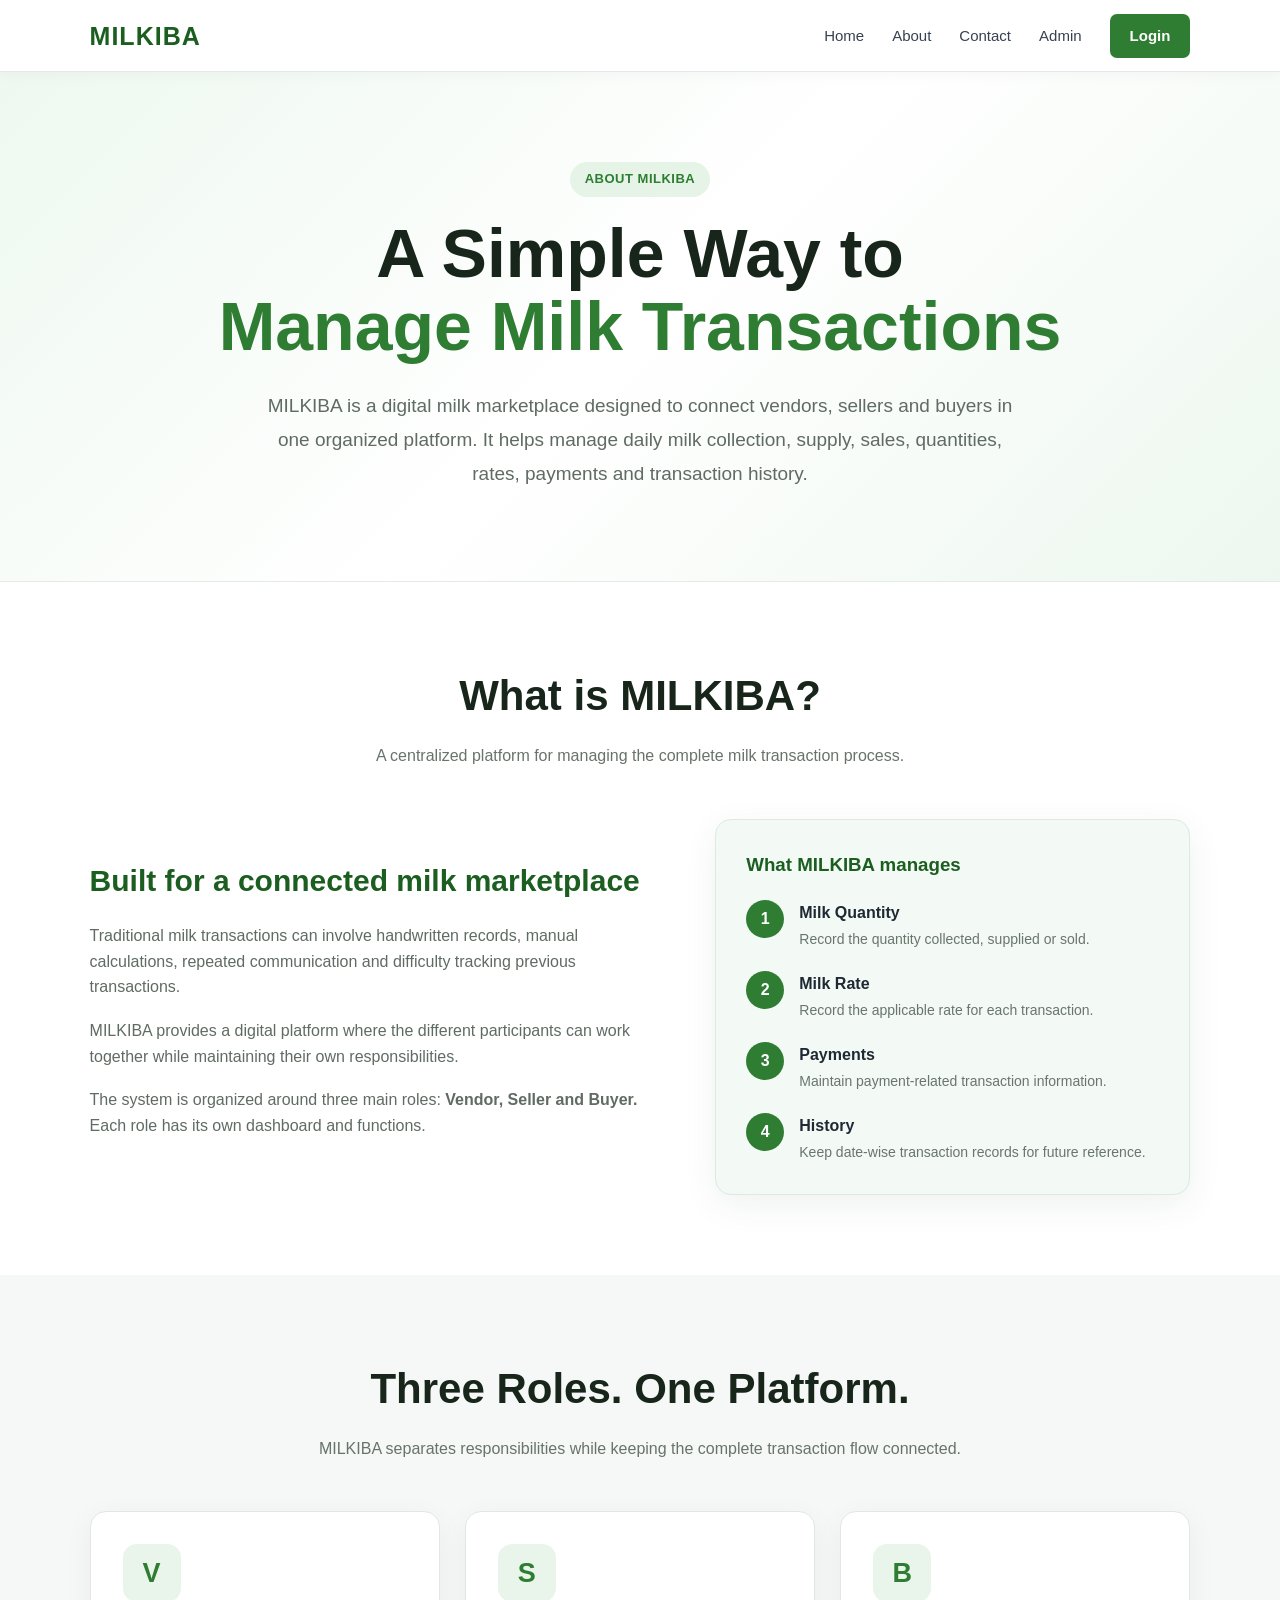
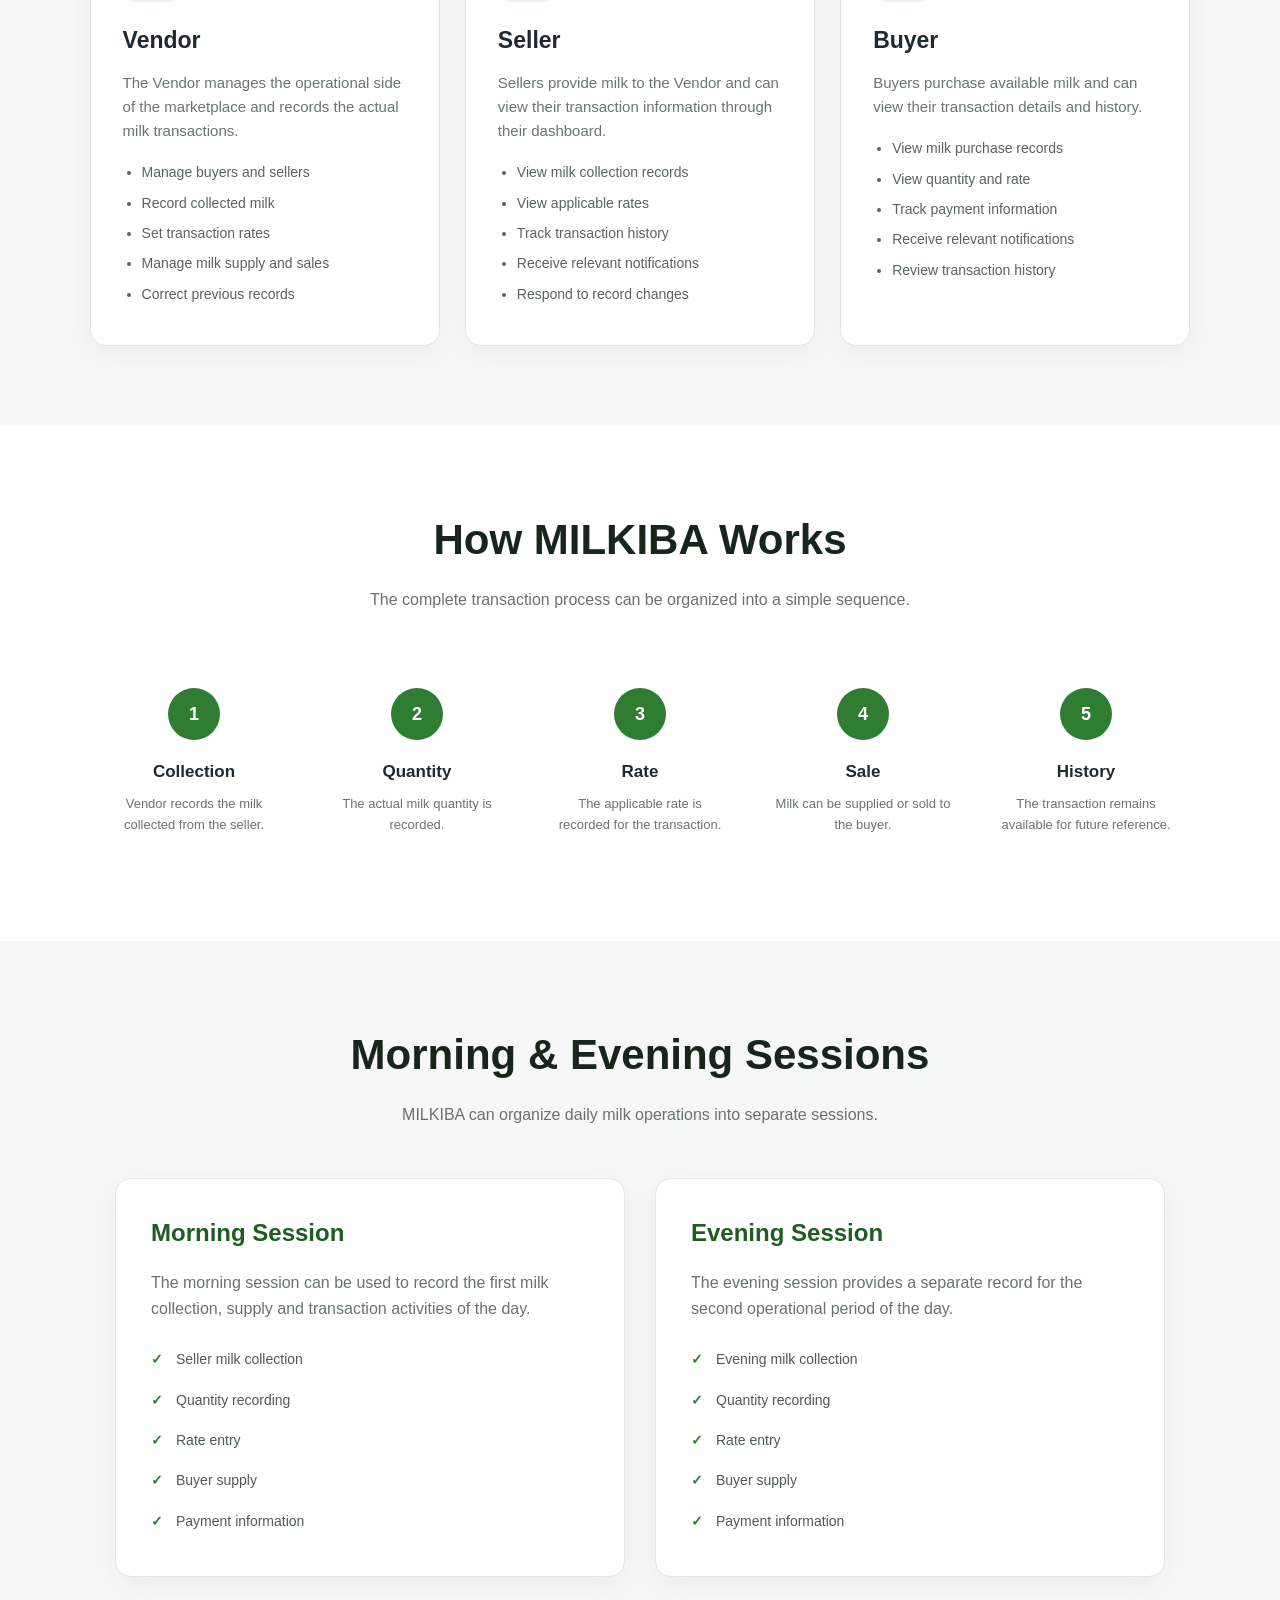
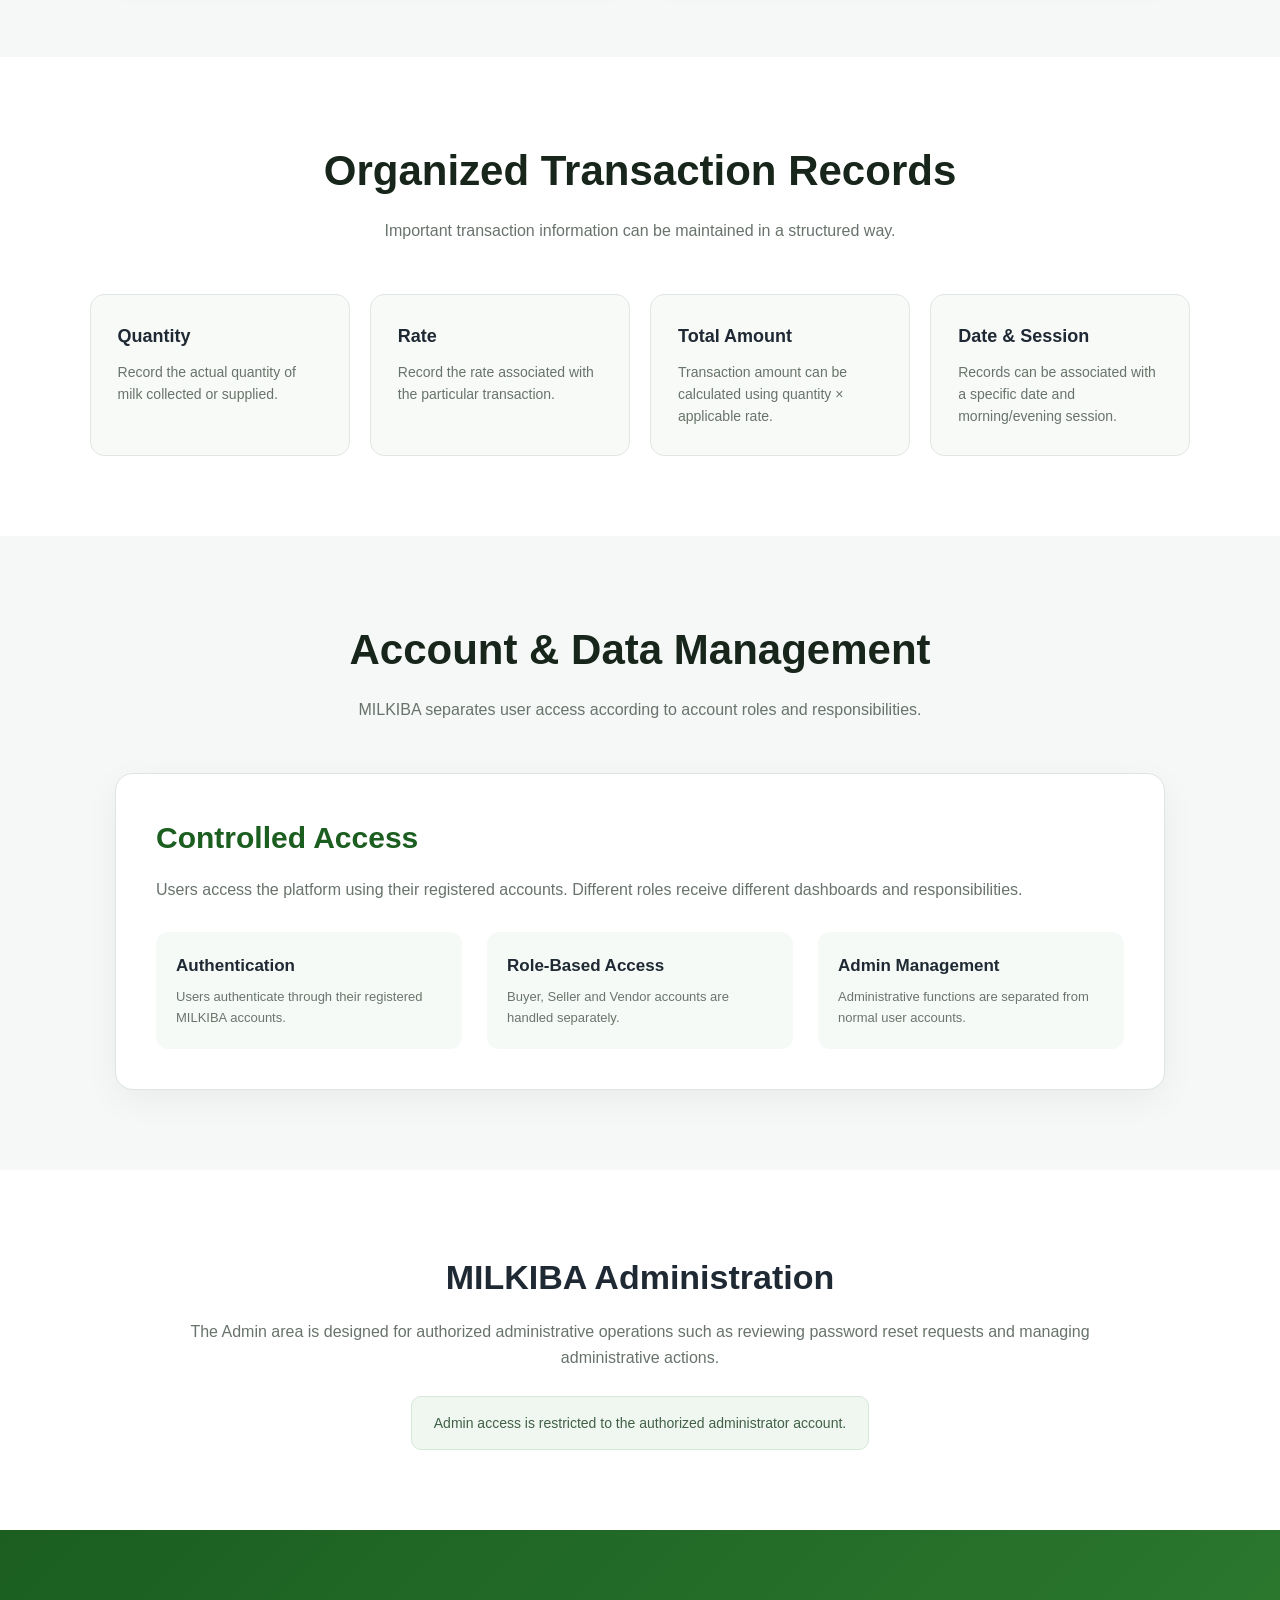
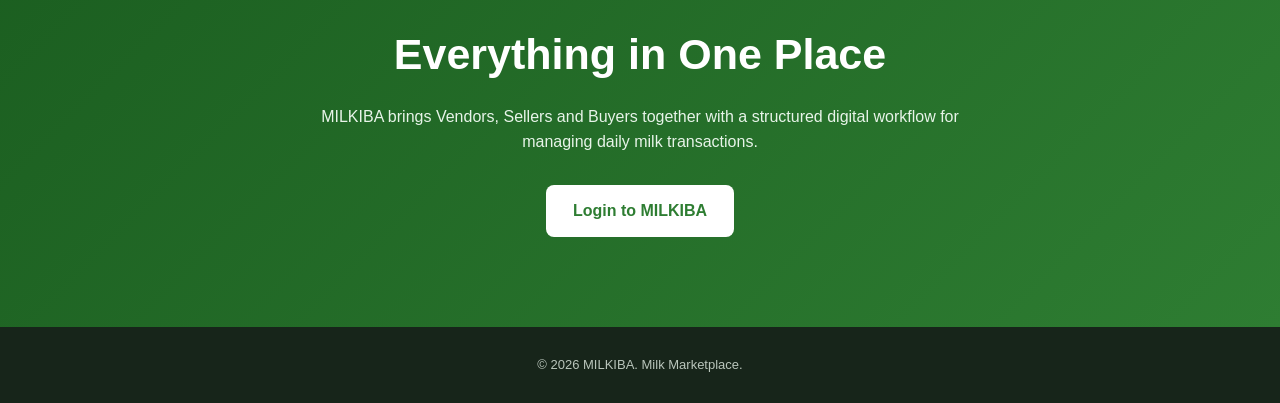
==== public/about.html @ 57b02578 "feat: rework and initialize MILKIBA dairy management platform with comprehensive documentation and f" ====
<!DOCTYPE html>
<html lang="en">

<head>

    <meta charset="UTF-8">

    <meta
        name="viewport"
        content="width=device-width, initial-scale=1.0"
    >

    <title>About MILKIBA</title>


    <style>

        /* =========================================
           RESET
        ========================================= */

        * {
            margin: 0;
            padding: 0;
            box-sizing: border-box;
        }


        html {
            scroll-behavior: smooth;
        }


        body {
            font-family:
                Arial,
                Helvetica,
                sans-serif;

            background:
                #f5f8f6;

            color:
                #1f2933;

            line-height:
                1.6;
        }


        /* =========================================
           NAVBAR
        ========================================= */

        .navbar {

            position: sticky;
            top: 0;
            z-index: 1000;

            width: 100%;

            height: 72px;

            display: flex;

            align-items: center;

            justify-content: space-between;

            padding:
                0 7%;

            background:
                rgba(255, 255, 255, 0.96);

            border-bottom:
                1px solid #e5e7eb;

            box-shadow:
                0 2px 15px rgba(0, 0, 0, 0.04);
        }


        .logo {

            font-size:
                25px;

            font-weight:
                800;

            letter-spacing:
                1px;

            color:
                #1b5e20;
        }


        .nav-links {

            display:
                flex;

            align-items:
                center;

            gap:
                28px;
        }


        .nav-links a {

            text-decoration:
                none;

            color:
                #374151;

            font-size:
                15px;

            font-weight:
                500;

            transition:
                0.2s;
        }


        .nav-links a:hover {

            color:
                #2e7d32;
        }


        .nav-login {

            padding:
                10px 20px;

            border-radius:
                7px;

            background:
                #2e7d32;

            color:
                white !important;

            font-weight:
                600 !important;
        }


        .nav-login:hover {

            background:
                #256628;

            color:
                white !important;
        }


        /* =========================================
           HERO
        ========================================= */

        .hero {

            min-height:
                510px;

            display:
                flex;

            align-items:
                center;

            justify-content:
                center;

            text-align:
                center;

            padding:
                80px 20px;

            background:
                linear-gradient(
                    135deg,
                    #eef8f0 0%,
                    #ffffff 50%,
                    #edf7ef 100%
                );

            border-bottom:
                1px solid #e3ebe4;
        }


        .hero-content {

            max-width:
                900px;
        }


        .hero-label {

            display:
                inline-block;

            padding:
                7px 15px;

            margin-bottom:
                20px;

            border-radius:
                30px;

            background:
                #e5f4e7;

            color:
                #2e7d32;

            font-size:
                13px;

            font-weight:
                700;

            letter-spacing:
                0.5px;
        }


        .hero h1 {

            font-size:
                clamp(40px, 6vw, 68px);

            line-height:
                1.08;

            margin-bottom:
                25px;

            color:
                #17251a;
        }


        .hero h1 span {

            display:
                block;

            color:
                #2e7d32;
        }


        .hero p {

            max-width:
                750px;

            margin:
                0 auto;

            font-size:
                19px;

            color:
                #5f6b63;

            line-height:
                1.8;
        }


        /* =========================================
           GENERAL SECTION
        ========================================= */

        section {

            padding:
                80px 7%;
        }


        .section-heading {

            max-width:
                760px;

            margin:
                0 auto 50px;

            text-align:
                center;
        }


        .section-heading h2 {

            font-size:
                clamp(30px, 4vw, 42px);

            margin-bottom:
                14px;

            color:
                #17251a;
        }


        .section-heading p {

            color:
                #68736b;

            font-size:
                16px;
        }


        /* =========================================
           WHAT IS MILKIBA
        ========================================= */

        .about-section {

            background:
                white;
        }


        .about-grid {

            max-width:
                1150px;

            margin:
                auto;

            display:
                grid;

            grid-template-columns:
                1.1fr 0.9fr;

            gap:
                45px;

            align-items:
                center;
        }


        .about-text h3 {

            font-size:
                30px;

            margin-bottom:
                18px;

            color:
                #1b5e20;
        }


        .about-text p {

            color:
                #5f6b63;

            margin-bottom:
                18px;

            font-size:
                16px;
        }


        .about-highlight {

            padding:
                30px;

            border-radius:
                16px;

            background:
                #f3f9f4;

            border:
                1px solid #dcebdd;

            box-shadow:
                0 10px 35px rgba(34, 75, 40, 0.07);
        }


        .about-highlight h3 {

            margin-bottom:
                20px;

            color:
                #1b5e20;
        }


        .highlight-item {

            display:
                flex;

            gap:
                15px;

            margin-bottom:
                20px;
        }


        .highlight-item:last-child {

            margin-bottom:
                0;
        }


        .highlight-number {

            min-width:
                38px;

            height:
                38px;

            display:
                flex;

            align-items:
                center;

            justify-content:
                center;

            border-radius:
                50%;

            background:
                #2e7d32;

            color:
                white;

            font-weight:
                700;
        }


        .highlight-item strong {

            display:
                block;

            margin-bottom:
                3px;
        }


        .highlight-item p {

            margin:
                0;

            font-size:
                14px;

            color:
                #69756d;
        }


        /* =========================================
           THREE ROLES
        ========================================= */

        .roles-section {

            background:
                #f5f8f6;
        }


        .roles {

            max-width:
                1150px;

            margin:
                auto;

            display:
                grid;

            grid-template-columns:
                repeat(3, 1fr);

            gap:
                25px;
        }


        .role-card {

            padding:
                32px;

            background:
                white;

            border:
                1px solid #e1e8e2;

            border-radius:
                16px;

            box-shadow:
                0 8px 30px rgba(0, 0, 0, 0.05);

            transition:
                transform 0.2s,
                box-shadow 0.2s;
        }


        .role-card:hover {

            transform:
                translateY(-5px);

            box-shadow:
                0 14px 35px rgba(0, 0, 0, 0.09);
        }


        .role-icon {

            width:
                58px;

            height:
                58px;

            display:
                flex;

            align-items:
                center;

            justify-content:
                center;

            border-radius:
                14px;

            background:
                #e9f5ea;

            color:
                #2e7d32;

            font-size:
                27px;

            font-weight:
                700;

            margin-bottom:
                20px;
        }


        .role-card h3 {

            font-size:
                23px;

            margin-bottom:
                12px;

            color:
                #1f2933;
        }


        .role-card p {

            color:
                #69756d;

            font-size:
                15px;
        }


        .role-card ul {

            margin-top:
                18px;

            padding-left:
                19px;

            color:
                #58645c;

            font-size:
                14px;
        }


        .role-card li {

            margin-bottom:
                8px;
        }


        /* =========================================
           HOW IT WORKS
        ========================================= */

        .process-section {

            background:
                white;
        }


        .process {

            max-width:
                1100px;

            margin:
                auto;

            display:
                grid;

            grid-template-columns:
                repeat(5, 1fr);

            gap:
                15px;

            position:
                relative;
        }


        .process-step {

            position:
                relative;

            text-align:
                center;

            padding:
                25px 15px;
        }


        .process-number {

            width:
                52px;

            height:
                52px;

            margin:
                0 auto 18px;

            display:
                flex;

            align-items:
                center;

            justify-content:
                center;

            border-radius:
                50%;

            background:
                #2e7d32;

            color:
                white;

            font-size:
                18px;

            font-weight:
                700;
        }


        .process-step h3 {

            font-size:
                17px;

            margin-bottom:
                9px;
        }


        .process-step p {

            font-size:
                13px;

            color:
                #69756d;
        }


        /* =========================================
           DAILY SESSION
        ========================================= */

        .session-section {

            background:
                #f5f8f6;
        }


        .session-grid {

            max-width:
                1050px;

            margin:
                auto;

            display:
                grid;

            grid-template-columns:
                1fr 1fr;

            gap:
                30px;
        }


        .session-card {

            padding:
                35px;

            border-radius:
                16px;

            background:
                white;

            border:
                1px solid #e1e8e2;

            box-shadow:
                0 8px 30px rgba(0, 0, 0, 0.05);
        }


        .session-card h3 {

            font-size:
                24px;

            margin-bottom:
                18px;

            color:
                #1b5e20;
        }


        .session-card p {

            color:
                #68736b;

            margin-bottom:
                18px;
        }


        .session-list {

            list-style:
                none;
        }


        .session-list li {

            position:
                relative;

            padding:
                9px 0 9px 25px;

            color:
                #4f5b52;

            font-size:
                14px;
        }


        .session-list li::before {

            content:
                "✓";

            position:
                absolute;

            left:
                0;

            color:
                #2e7d32;

            font-weight:
                bold;
        }


        /* =========================================
           RECORDS AND PAYMENTS
        ========================================= */

        .records-section {

            background:
                white;
        }


        .records-grid {

            max-width:
                1150px;

            margin:
                auto;

            display:
                grid;

            grid-template-columns:
                repeat(4, 1fr);

            gap:
                20px;
        }


        .record-card {

            padding:
                27px;

            border-radius:
                14px;

            background:
                #f8faf8;

            border:
                1px solid #e1e8e2;
        }


        .record-card h3 {

            font-size:
                18px;

            margin-bottom:
                10px;
        }


        .record-card p {

            color:
                #68736b;

            font-size:
                14px;
        }


        /* =========================================
           SECURITY
        ========================================= */

        .security-section {

            background:
                #f5f8f6;
        }


        .security-box {

            max-width:
                1050px;

            margin:
                auto;

            padding:
                40px;

            border-radius:
                18px;

            background:
                #ffffff;

            border:
                1px solid #dce6dd;

            box-shadow:
                0 10px 35px rgba(0, 0, 0, 0.05);
        }


        .security-box h2 {

            font-size:
                30px;

            margin-bottom:
                15px;

            color:
                #1b5e20;
        }


        .security-box > p {

            color:
                #68736b;

            margin-bottom:
                30px;
        }


        .security-grid {

            display:
                grid;

            grid-template-columns:
                repeat(3, 1fr);

            gap:
                25px;
        }


        .security-item {

            padding:
                20px;

            border-radius:
                12px;

            background:
                #f6faf7;
        }


        .security-item h3 {

            font-size:
                17px;

            margin-bottom:
                8px;
        }


        .security-item p {

            font-size:
                13px;

            color:
                #69756d;
        }


        /* =========================================
           ADMIN SECTION
        ========================================= */

        .admin-section {

            background:
                white;
        }


        .admin-content {

            max-width:
                900px;

            margin:
                auto;

            text-align:
                center;
        }


        .admin-content h2 {

            font-size:
                34px;

            margin-bottom:
                15px;
        }


        .admin-content p {

            color:
                #68736b;

            margin-bottom:
                25px;
        }


        .admin-note {

            display:
                inline-block;

            padding:
                15px 22px;

            border-radius:
                10px;

            background:
                #f0f7f1;

            border:
                1px solid #d6e8d8;

            color:
                #416046;

            font-size:
                14px;
        }


        /* =========================================
           CTA
        ========================================= */

        .cta-section {

            padding:
                90px 20px;

            text-align:
                center;

            background:
                linear-gradient(
                    135deg,
                    #1b5e20,
                    #2e7d32
                );

            color:
                white;
        }


        .cta-section h2 {

            font-size:
                clamp(30px, 4vw, 43px);

            margin-bottom:
                15px;
        }


        .cta-section p {

            max-width:
                650px;

            margin:
                0 auto 30px;

            color:
                #e8f4e9;
        }


        .cta-button {

            display:
                inline-block;

            padding:
                13px 27px;

            border-radius:
                8px;

            background:
                white;

            color:
                #2e7d32;

            text-decoration:
                none;

            font-weight:
                700;
        }


        .cta-button:hover {

            background:
                #f0f0f0;
        }


        /* =========================================
           FOOTER
        ========================================= */

        footer {

            padding:
                28px 20px;

            text-align:
                center;

            background:
                #17251a;

            color:
                #b9c5bb;

            font-size:
                13px;
        }


        /* =========================================
           RESPONSIVE
        ========================================= */

        @media (max-width: 950px) {

            .about-grid {
                grid-template-columns: 1fr;
            }


            .roles {
                grid-template-columns:
                    1fr;
            }


            .process {
                grid-template-columns:
                    repeat(2, 1fr);
            }


            .records-grid {
                grid-template-columns:
                    repeat(2, 1fr);
            }


            .security-grid {
                grid-template-columns:
                    1fr;
            }

        }


        @media (max-width: 650px) {

            .navbar {
                height:
                    65px;

                padding:
                    0 20px;
            }


            .logo {
                font-size:
                    21px;
            }


            .nav-links {
                gap:
                    10px;
            }


            .nav-links a:not(.nav-login) {
                display:
                    none;
            }


            section {
                padding:
                    60px 20px;
            }


            .hero {
                min-height:
                    470px;

                padding:
                    60px 20px;
            }


            .hero p {
                font-size:
                    16px;
            }


            .session-grid {
                grid-template-columns:
                    1fr;
            }


            .records-grid {
                grid-template-columns:
                    1fr;
            }


            .process {
                grid-template-columns:
                    1fr;
            }


            .security-box {
                padding:
                    25px;
            }


            .cta-section {
                padding:
                    70px 20px;
            }

        }

    </style>

</head>


<body>


    <!-- =========================================
         NAVIGATION
    ========================================== -->

    <header class="navbar">

        <div class="logo">
            MILKIBA
        </div>


        <nav class="nav-links">

            <a href="./index.html">
                Home
            </a>

            <a href="./about.html">
                About
            </a>

            <a href="./contact.html">
                Contact
            </a>

            <a href="./admin.html">
                Admin
            </a>

            <a
                href="./login.html"
                class="nav-login"
            >
                Login
            </a>

        </nav>

    </header>



    <!-- =========================================
         HERO
    ========================================== -->

    <section class="hero">

        <div class="hero-content">

            <span class="hero-label">
                ABOUT MILKIBA
            </span>

            <h1>
                A Simple Way to
                <span>Manage Milk Transactions</span>
            </h1>

            <p>
                MILKIBA is a digital milk marketplace designed
                to connect vendors, sellers and buyers in one
                organized platform. It helps manage daily milk
                collection, supply, sales, quantities, rates,
                payments and transaction history.
            </p>

        </div>

    </section>



    <!-- =========================================
         WHAT IS MILKIBA
    ========================================== -->

    <section class="about-section">

        <div class="section-heading">

            <h2>
                What is MILKIBA?
            </h2>

            <p>
                A centralized platform for managing
                the complete milk transaction process.
            </p>

        </div>


        <div class="about-grid">


            <div class="about-text">

                <h3>
                    Built for a connected milk marketplace
                </h3>

                <p>
                    Traditional milk transactions can involve
                    handwritten records, manual calculations,
                    repeated communication and difficulty
                    tracking previous transactions.
                </p>

                <p>
                    MILKIBA provides a digital platform where
                    the different participants can work together
                    while maintaining their own responsibilities.
                </p>

                <p>
                    The system is organized around three main
                    roles: <strong>Vendor, Seller and Buyer.</strong>
                    Each role has its own dashboard and functions.
                </p>

            </div>


            <div class="about-highlight">

                <h3>
                    What MILKIBA manages
                </h3>


                <div class="highlight-item">

                    <div class="highlight-number">
                        1
                    </div>

                    <div>

                        <strong>
                            Milk Quantity
                        </strong>

                        <p>
                            Record the quantity collected,
                            supplied or sold.
                        </p>

                    </div>

                </div>


                <div class="highlight-item">

                    <div class="highlight-number">
                        2
                    </div>

                    <div>

                        <strong>
                            Milk Rate
                        </strong>

                        <p>
                            Record the applicable rate
                            for each transaction.
                        </p>

                    </div>

                </div>


                <div class="highlight-item">

                    <div class="highlight-number">
                        3
                    </div>

                    <div>

                        <strong>
                            Payments
                        </strong>

                        <p>
                            Maintain payment-related
                            transaction information.
                        </p>

                    </div>

                </div>


                <div class="highlight-item">

                    <div class="highlight-number">
                        4
                    </div>

                    <div>

                        <strong>
                            History
                        </strong>

                        <p>
                            Keep date-wise transaction
                            records for future reference.
                        </p>

                    </div>

                </div>

            </div>

        </div>

    </section>



    <!-- =========================================
         THREE ROLES
    ========================================== -->

    <section class="roles-section">

        <div class="section-heading">

            <h2>
                Three Roles. One Platform.
            </h2>

            <p>
                MILKIBA separates responsibilities while
                keeping the complete transaction flow connected.
            </p>

        </div>


        <div class="roles">


            <div class="role-card">

                <div class="role-icon">
                    V
                </div>

                <h3>
                    Vendor
                </h3>

                <p>
                    The Vendor manages the operational
                    side of the marketplace and records
                    the actual milk transactions.
                </p>

                <ul>

                    <li>
                        Manage buyers and sellers
                    </li>

                    <li>
                        Record collected milk
                    </li>

                    <li>
                        Set transaction rates
                    </li>

                    <li>
                        Manage milk supply and sales
                    </li>

                    <li>
                        Correct previous records
                    </li>

                </ul>

            </div>



            <div class="role-card">

                <div class="role-icon">
                    S
                </div>

                <h3>
                    Seller
                </h3>

                <p>
                    Sellers provide milk to the Vendor
                    and can view their transaction
                    information through their dashboard.
                </p>

                <ul>

                    <li>
                        View milk collection records
                    </li>

                    <li>
                        View applicable rates
                    </li>

                    <li>
                        Track transaction history
                    </li>

                    <li>
                        Receive relevant notifications
                    </li>

                    <li>
                        Respond to record changes
                    </li>

                </ul>

            </div>



            <div class="role-card">

                <div class="role-icon">
                    B
                </div>

                <h3>
                    Buyer
                </h3>

                <p>
                    Buyers purchase available milk and
                    can view their transaction details
                    and history.
                </p>

                <ul>

                    <li>
                        View milk purchase records
                    </li>

                    <li>
                        View quantity and rate
                    </li>

                    <li>
                        Track payment information
                    </li>

                    <li>
                        Receive relevant notifications
                    </li>

                    <li>
                        Review transaction history
                    </li>

                </ul>

            </div>

        </div>

    </section>



    <!-- =========================================
         HOW IT WORKS
    ========================================== -->

    <section class="process-section">

        <div class="section-heading">

            <h2>
                How MILKIBA Works
            </h2>

            <p>
                The complete transaction process can be
                organized into a simple sequence.
            </p>

        </div>


        <div class="process">


            <div class="process-step">

                <div class="process-number">
                    1
                </div>

                <h3>
                    Collection
                </h3>

                <p>
                    Vendor records the milk
                    collected from the seller.
                </p>

            </div>


            <div class="process-step">

                <div class="process-number">
                    2
                </div>

                <h3>
                    Quantity
                </h3>

                <p>
                    The actual milk quantity
                    is recorded.
                </p>

            </div>


            <div class="process-step">

                <div class="process-number">
                    3
                </div>

                <h3>
                    Rate
                </h3>

                <p>
                    The applicable rate is
                    recorded for the transaction.
                </p>

            </div>


            <div class="process-step">

                <div class="process-number">
                    4
                </div>

                <h3>
                    Sale
                </h3>

                <p>
                    Milk can be supplied or
                    sold to the buyer.
                </p>

            </div>


            <div class="process-step">

                <div class="process-number">
                    5
                </div>

                <h3>
                    History
                </h3>

                <p>
                    The transaction remains
                    available for future reference.
                </p>

            </div>

        </div>

    </section>



    <!-- =========================================
         MORNING / EVENING
    ========================================== -->

    <section class="session-section">

        <div class="section-heading">

            <h2>
                Morning & Evening Sessions
            </h2>

            <p>
                MILKIBA can organize daily milk operations
                into separate sessions.
            </p>

        </div>


        <div class="session-grid">


            <div class="session-card">

                <h3>
                    Morning Session
                </h3>

                <p>
                    The morning session can be used to
                    record the first milk collection,
                    supply and transaction activities of
                    the day.
                </p>

                <ul class="session-list">

                    <li>
                        Seller milk collection
                    </li>

                    <li>
                        Quantity recording
                    </li>

                    <li>
                        Rate entry
                    </li>

                    <li>
                        Buyer supply
                    </li>

                    <li>
                        Payment information
                    </li>

                </ul>

            </div>



            <div class="session-card">

                <h3>
                    Evening Session
                </h3>

                <p>
                    The evening session provides a separate
                    record for the second operational period
                    of the day.
                </p>

                <ul class="session-list">

                    <li>
                        Evening milk collection
                    </li>

                    <li>
                        Quantity recording
                    </li>

                    <li>
                        Rate entry
                    </li>

                    <li>
                        Buyer supply
                    </li>

                    <li>
                        Payment information
                    </li>

                </ul>

            </div>

        </div>

    </section>



    <!-- =========================================
         RECORDS
    ========================================== -->

    <section class="records-section">

        <div class="section-heading">

            <h2>
                Organized Transaction Records
            </h2>

            <p>
                Important transaction information can be
                maintained in a structured way.
            </p>

        </div>


        <div class="records-grid">


            <div class="record-card">

                <h3>
                    Quantity
                </h3>

                <p>
                    Record the actual quantity of milk
                    collected or supplied.
                </p>

            </div>


            <div class="record-card">

                <h3>
                    Rate
                </h3>

                <p>
                    Record the rate associated with
                    the particular transaction.
                </p>

            </div>


            <div class="record-card">

                <h3>
                    Total Amount
                </h3>

                <p>
                    Transaction amount can be calculated
                    using quantity × applicable rate.
                </p>

            </div>


            <div class="record-card">

                <h3>
                    Date & Session
                </h3>

                <p>
                    Records can be associated with a
                    specific date and morning/evening session.
                </p>

            </div>

        </div>

    </section>



    <!-- =========================================
         SECURITY
    ========================================== -->

    <section class="security-section">

        <div class="section-heading">

            <h2>
                Account & Data Management
            </h2>

            <p>
                MILKIBA separates user access according
                to account roles and responsibilities.
            </p>

        </div>


        <div class="security-box">

            <h2>
                Controlled Access
            </h2>

            <p>
                Users access the platform using their
                registered accounts. Different roles
                receive different dashboards and
                responsibilities.
            </p>


            <div class="security-grid">


                <div class="security-item">

                    <h3>
                        Authentication
                    </h3>

                    <p>
                        Users authenticate through their
                        registered MILKIBA accounts.
                    </p>

                </div>


                <div class="security-item">

                    <h3>
                        Role-Based Access
                    </h3>

                    <p>
                        Buyer, Seller and Vendor accounts
                        are handled separately.
                    </p>

                </div>


                <div class="security-item">

                    <h3>
                        Admin Management
                    </h3>

                    <p>
                        Administrative functions are
                        separated from normal user accounts.
                    </p>

                </div>

            </div>

        </div>

    </section>



    <!-- =========================================
         ADMIN
    ========================================== -->

    <section class="admin-section">

        <div class="admin-content">

            <h2>
                MILKIBA Administration
            </h2>

            <p>
                The Admin area is designed for authorized
                administrative operations such as reviewing
                password reset requests and managing
                administrative actions.
            </p>

            <div class="admin-note">

                Admin access is restricted to the
                authorized administrator account.

            </div>

        </div>

    </section>



    <!-- =========================================
         CALL TO ACTION
    ========================================== -->

    <section class="cta-section">

        <h2>
            Everything in One Place
        </h2>

        <p>
            MILKIBA brings Vendors, Sellers and Buyers
            together with a structured digital workflow
            for managing daily milk transactions.
        </p>


        <a
            href="./login.html"
            class="cta-button"
        >
            Login to MILKIBA
        </a>

    </section>



    <!-- =========================================
         FOOTER
    ========================================== -->

    <footer>

        <p>
            © 2026 MILKIBA. Milk Marketplace.
        </p>

    </footer>


</body>

</html>
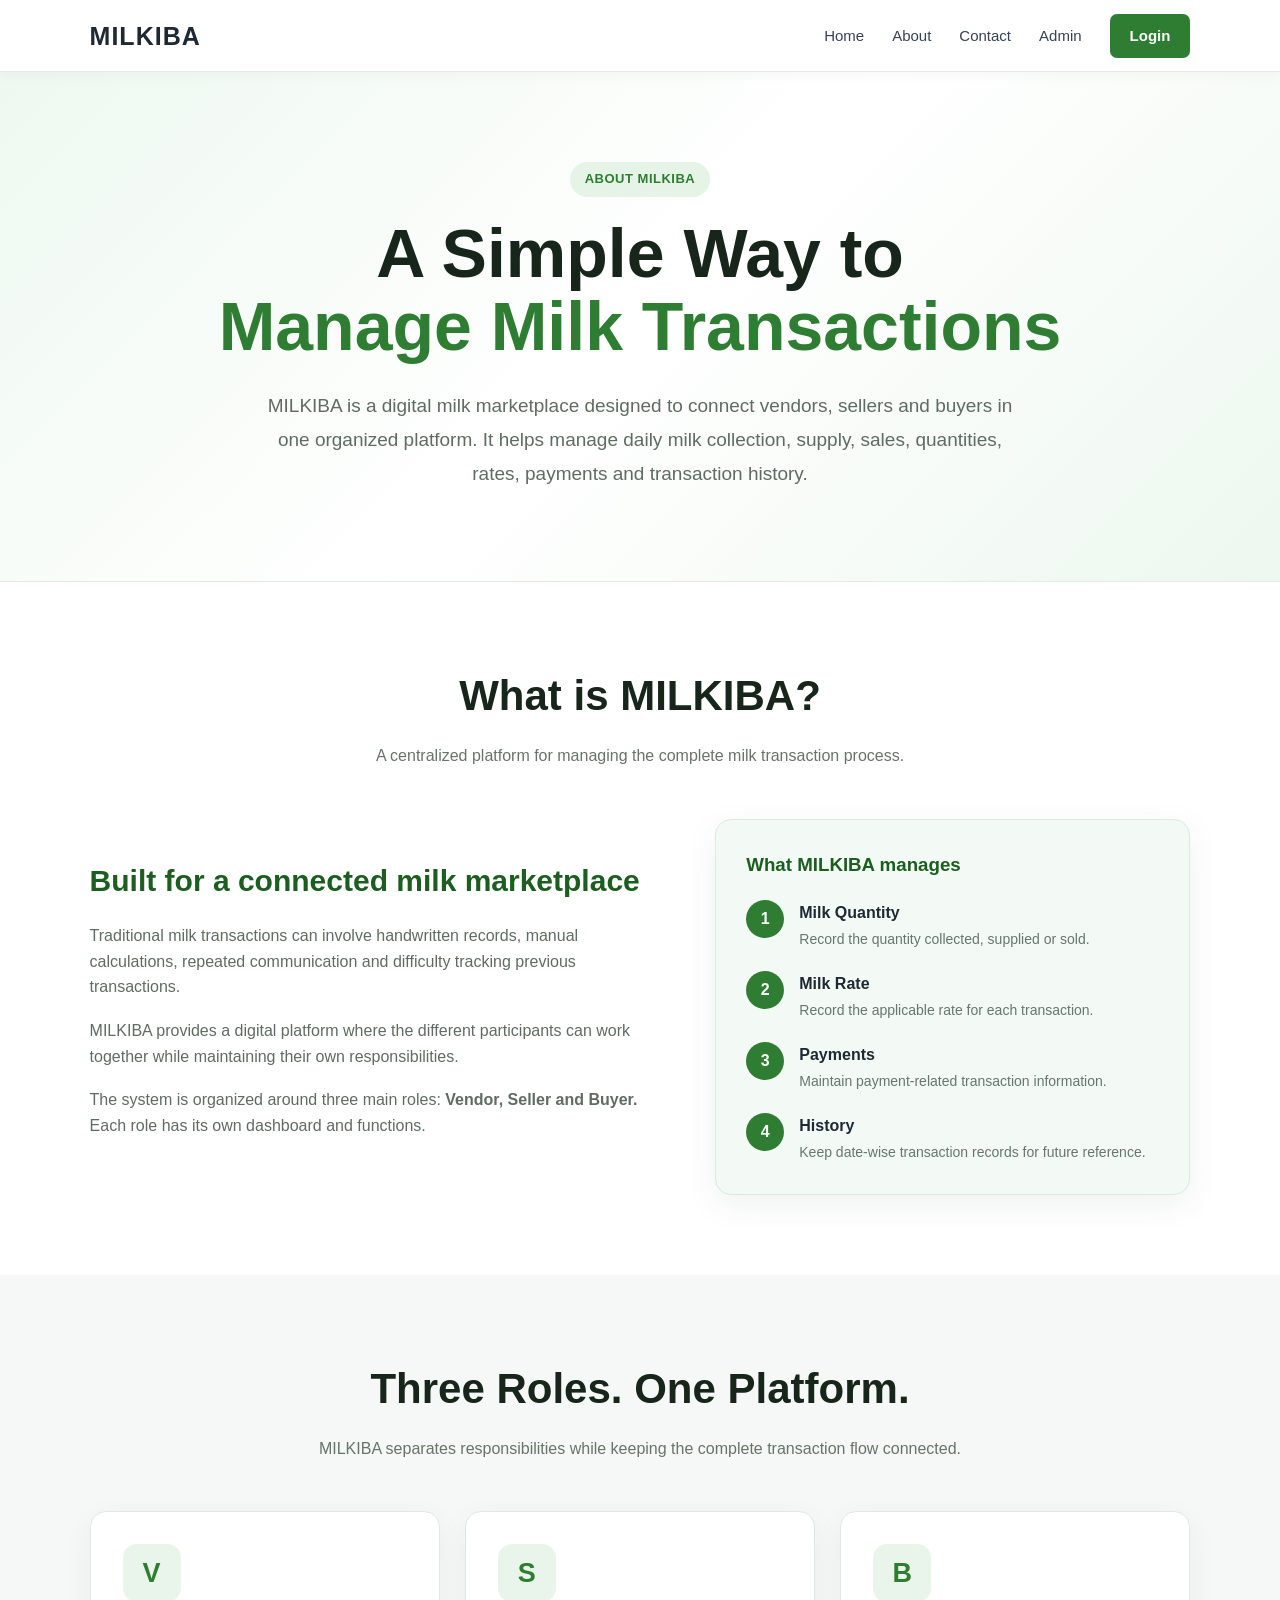
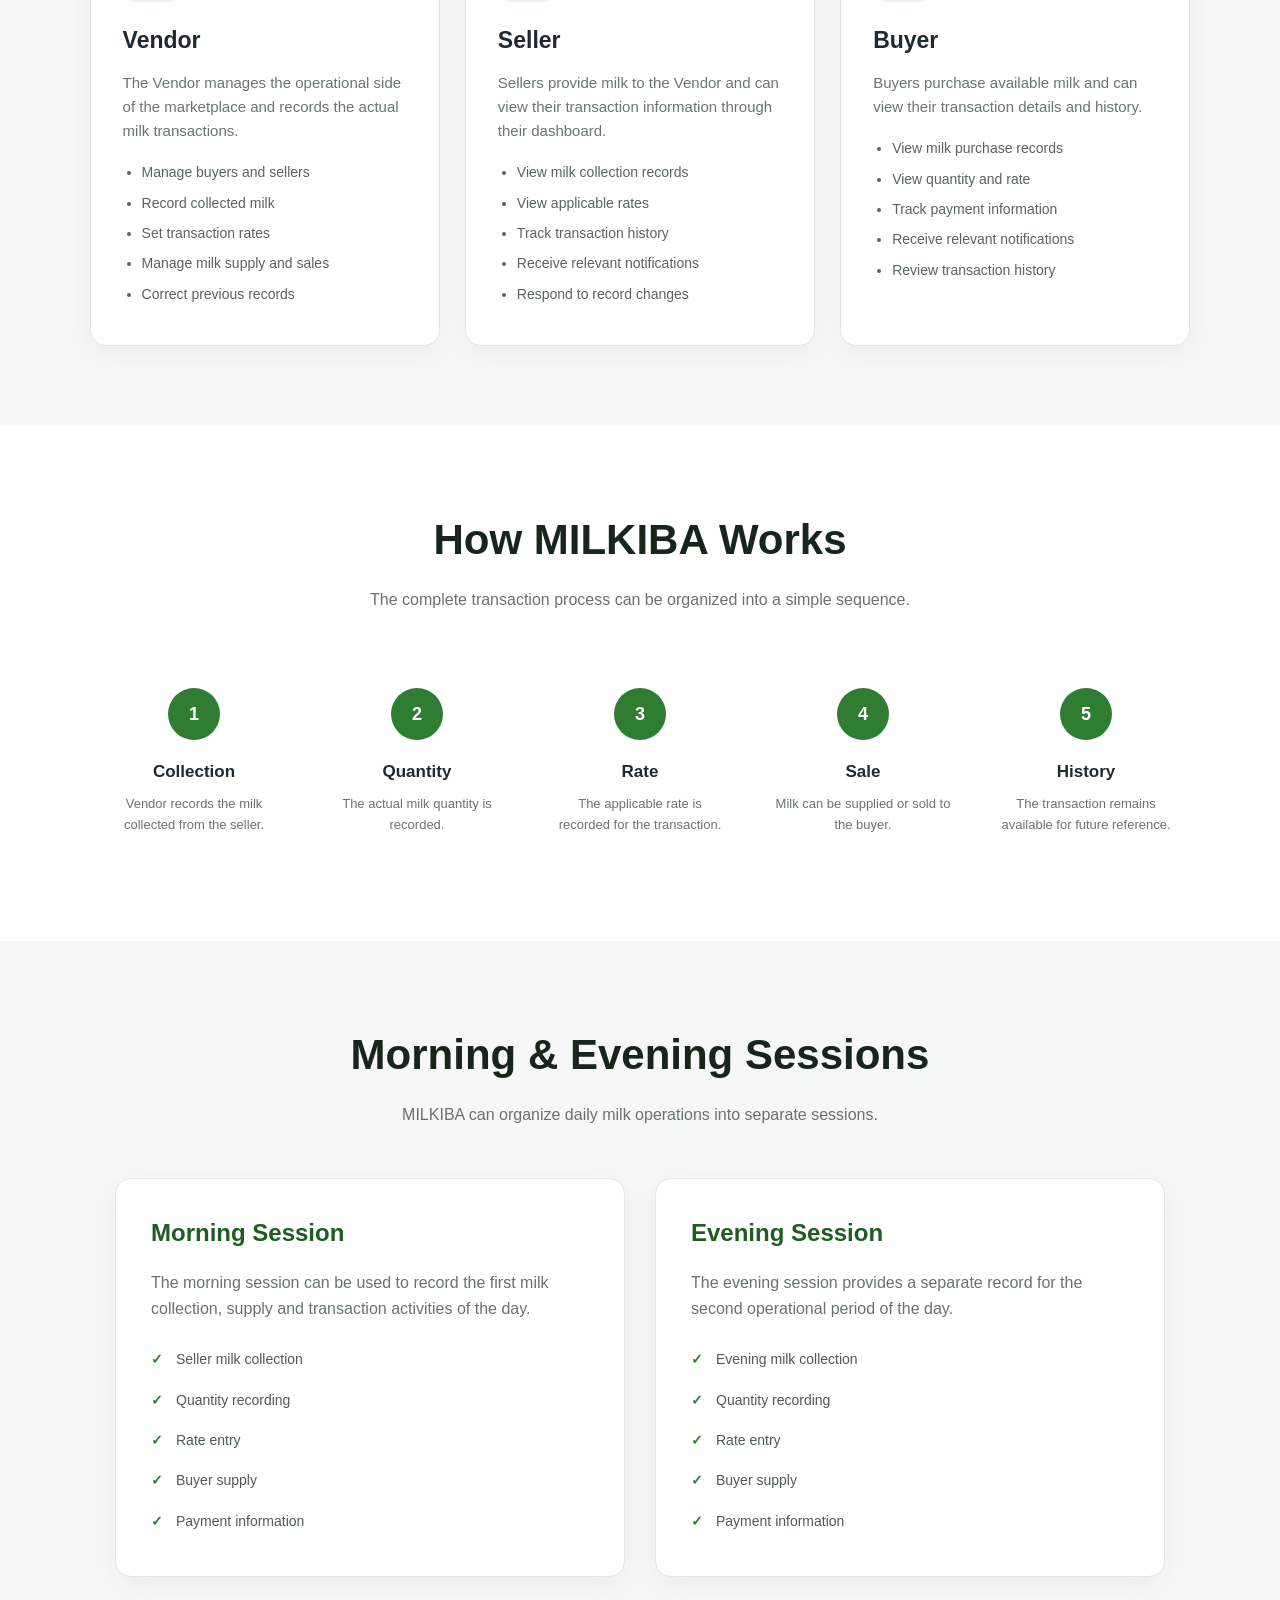
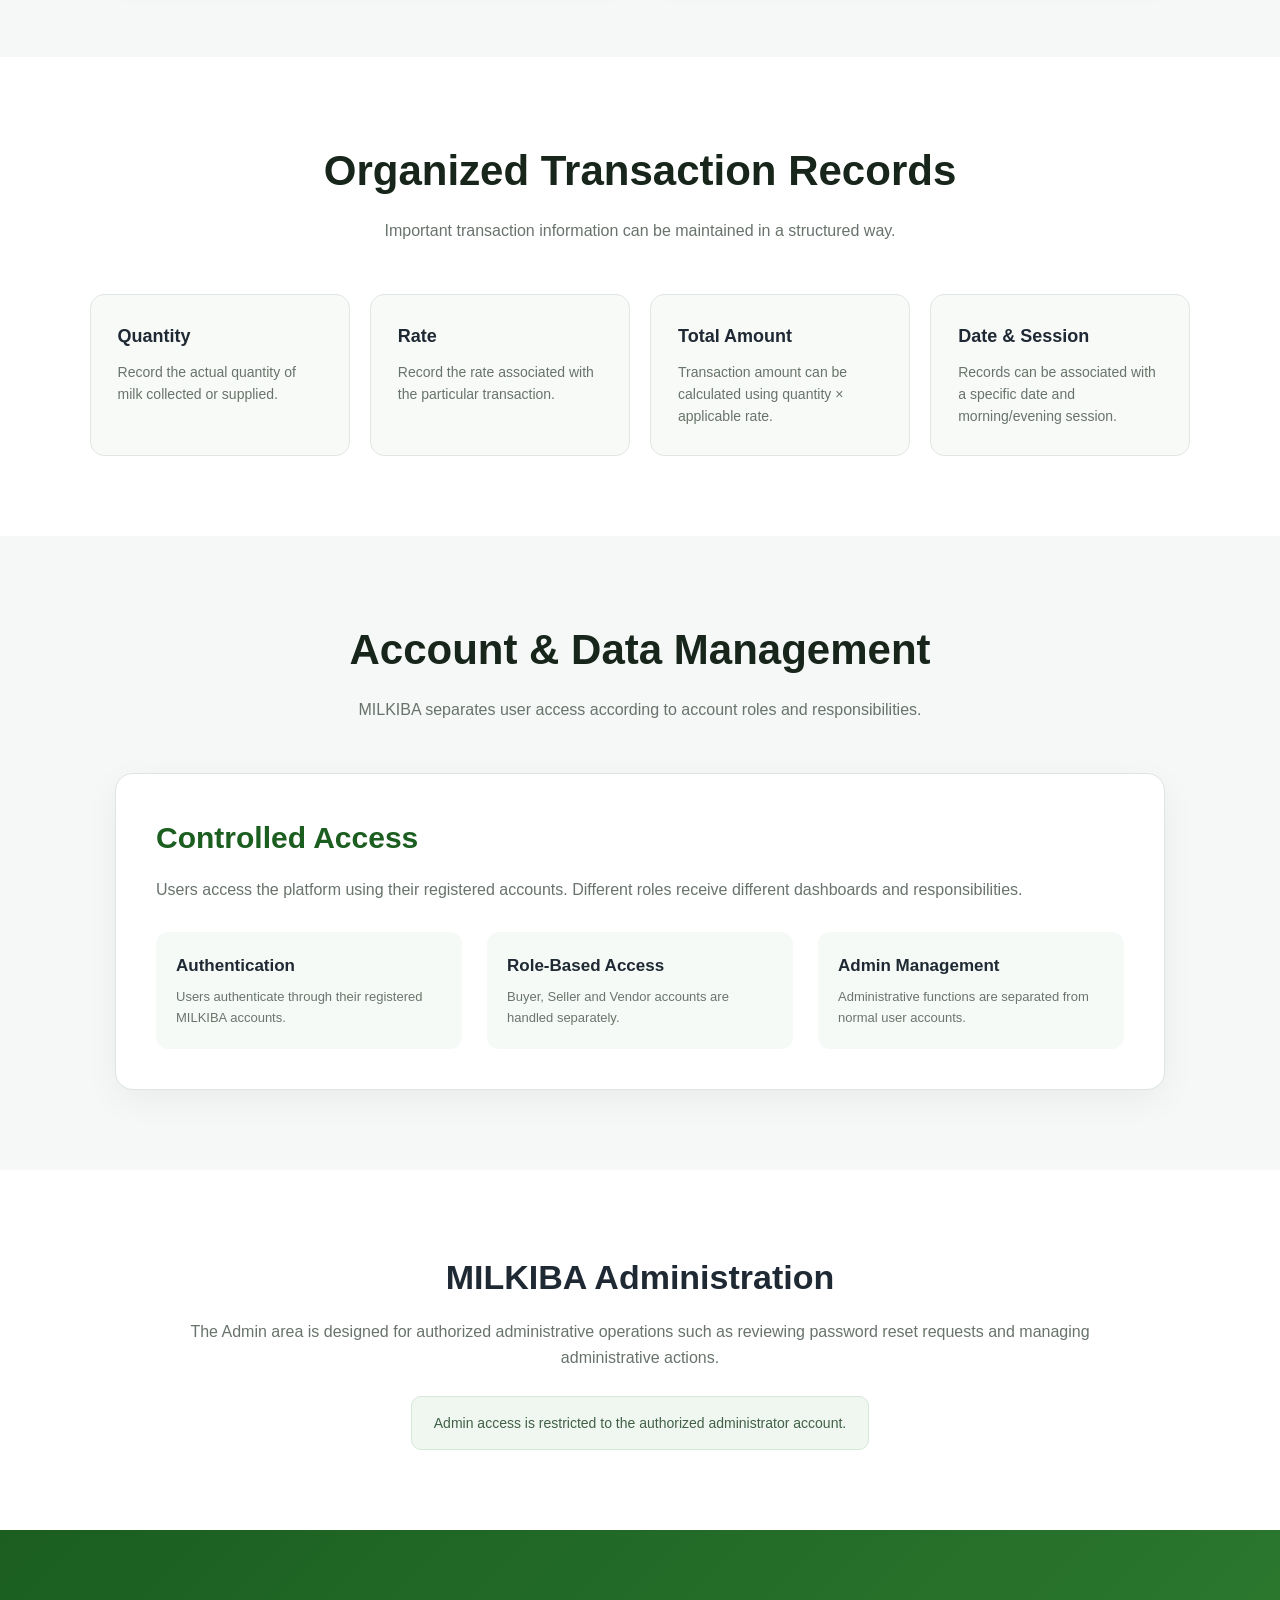
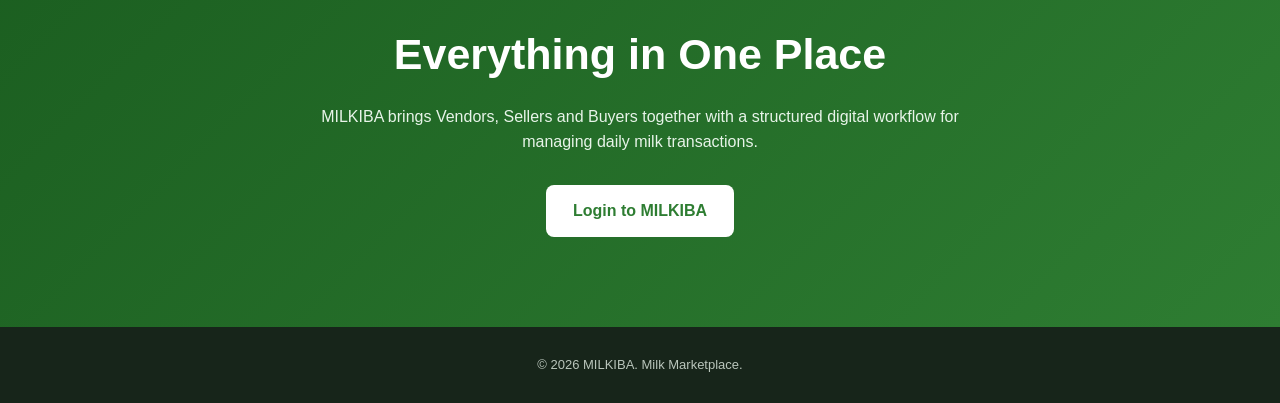
==== commit e26cfa78: "feat: consolidate CSS architecture, remove inline bloat, add live links and comprehensive system ana" ====
--- a/public/about.html
+++ b/public/about.html
@@ -1332,9 +1332,7 @@
 
     <header class="navbar">
 
-        <div class="logo">
-            MILKIBA
-        </div>
+        <a href="./index.html" class="logo" style="text-decoration: none; color: inherit;">MILKIBA</a>
 
 
         <nav class="nav-links">
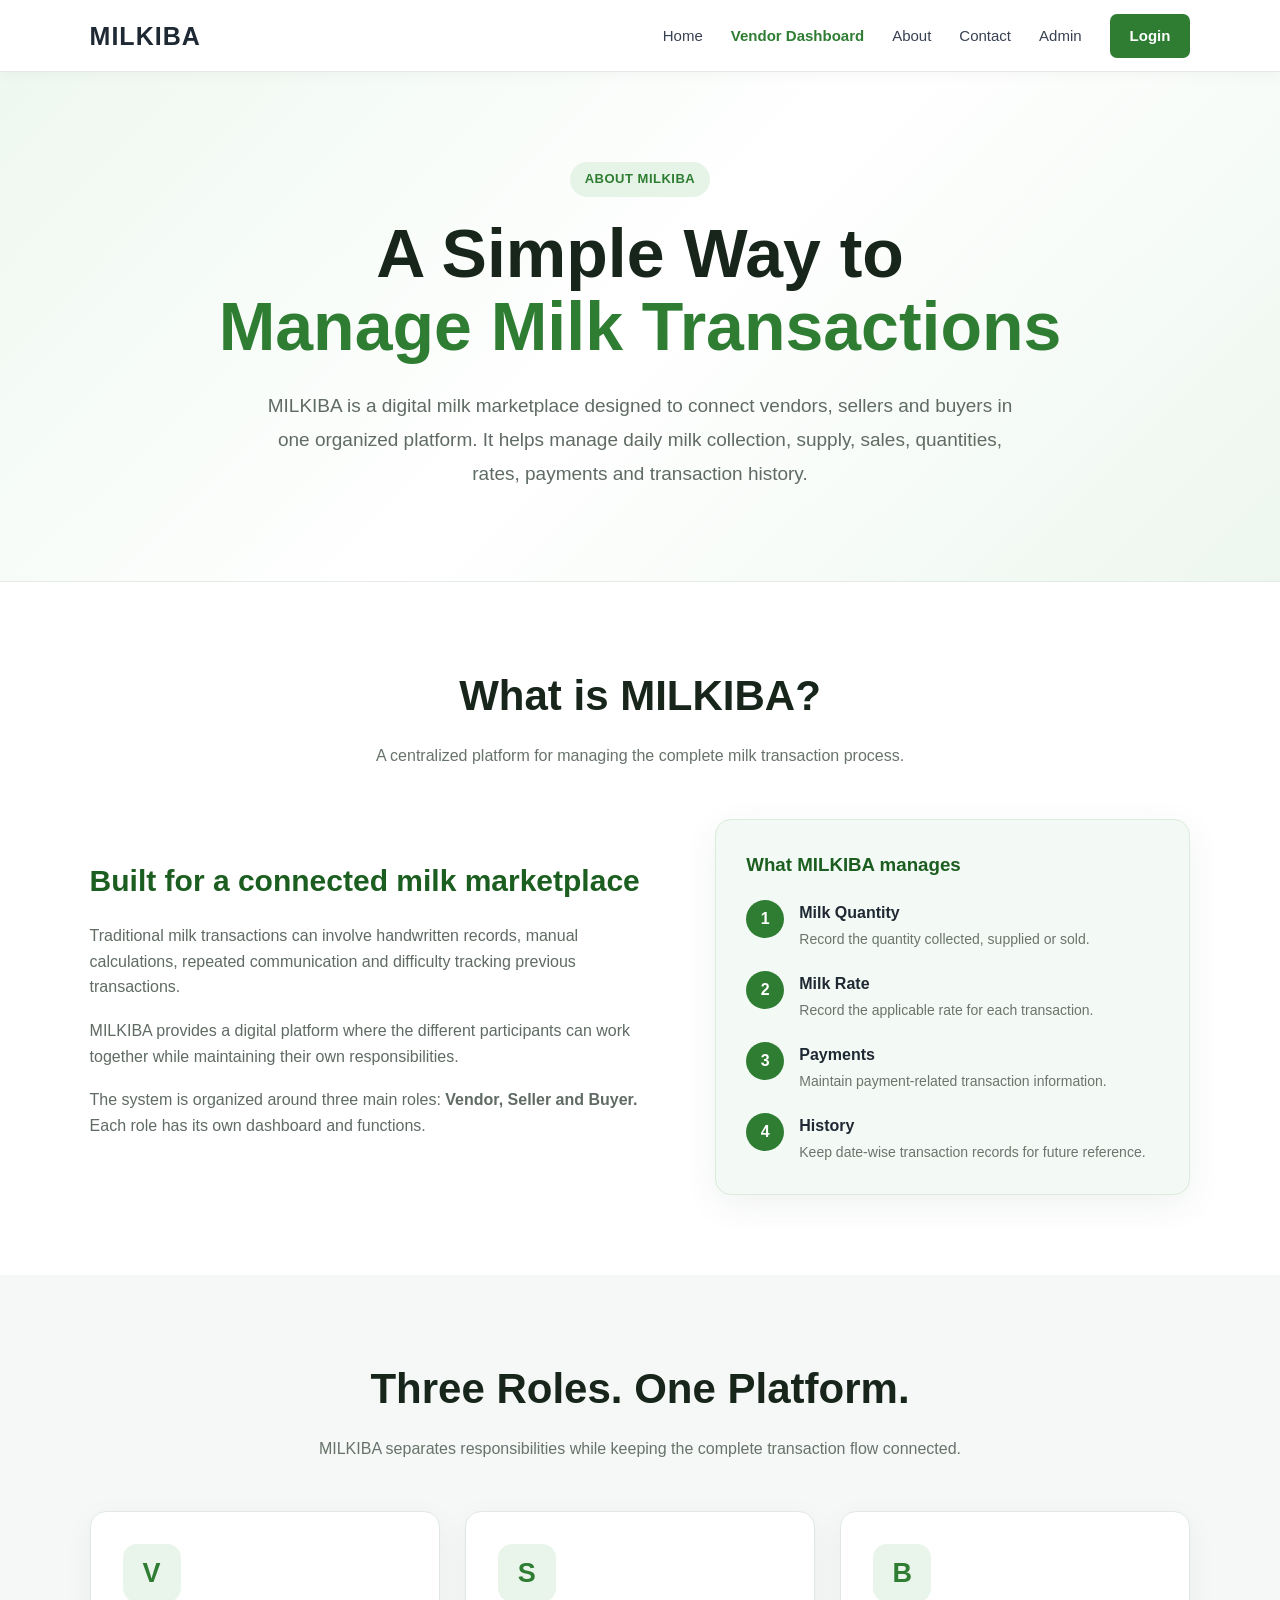
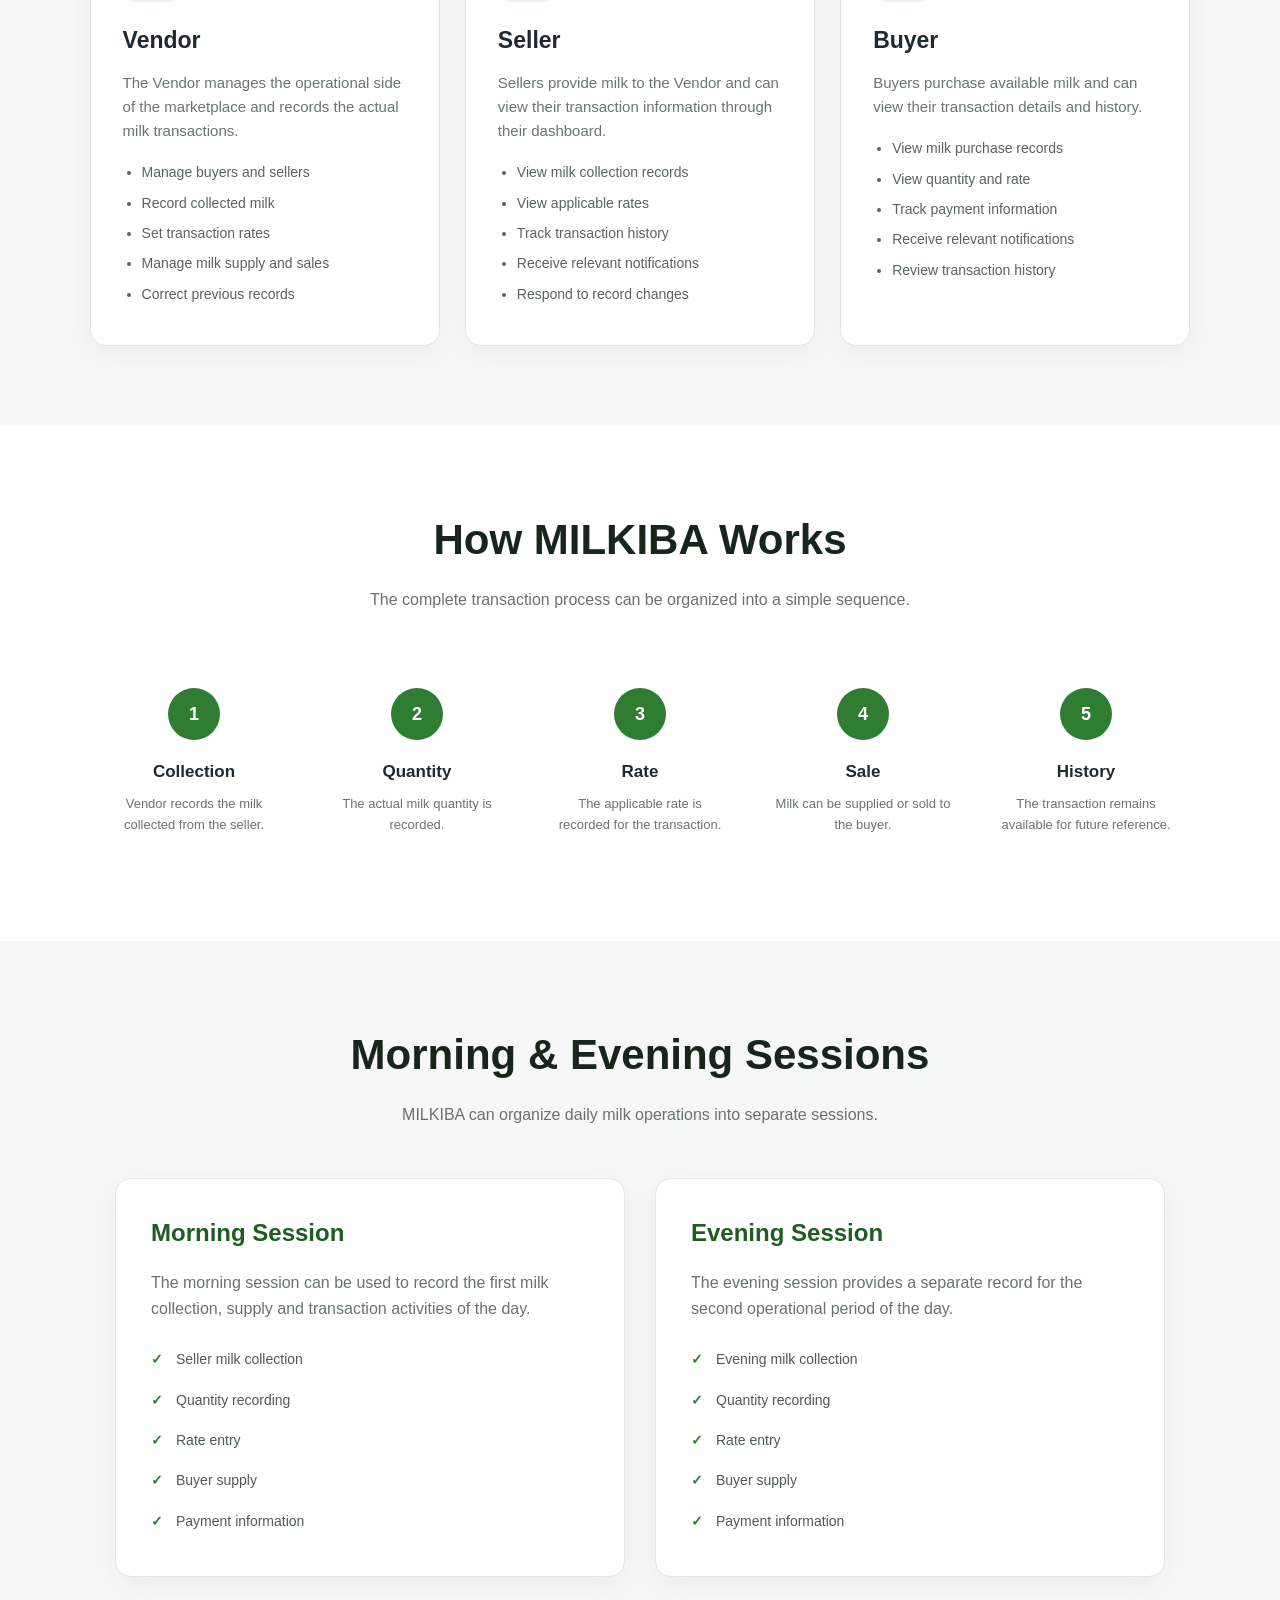
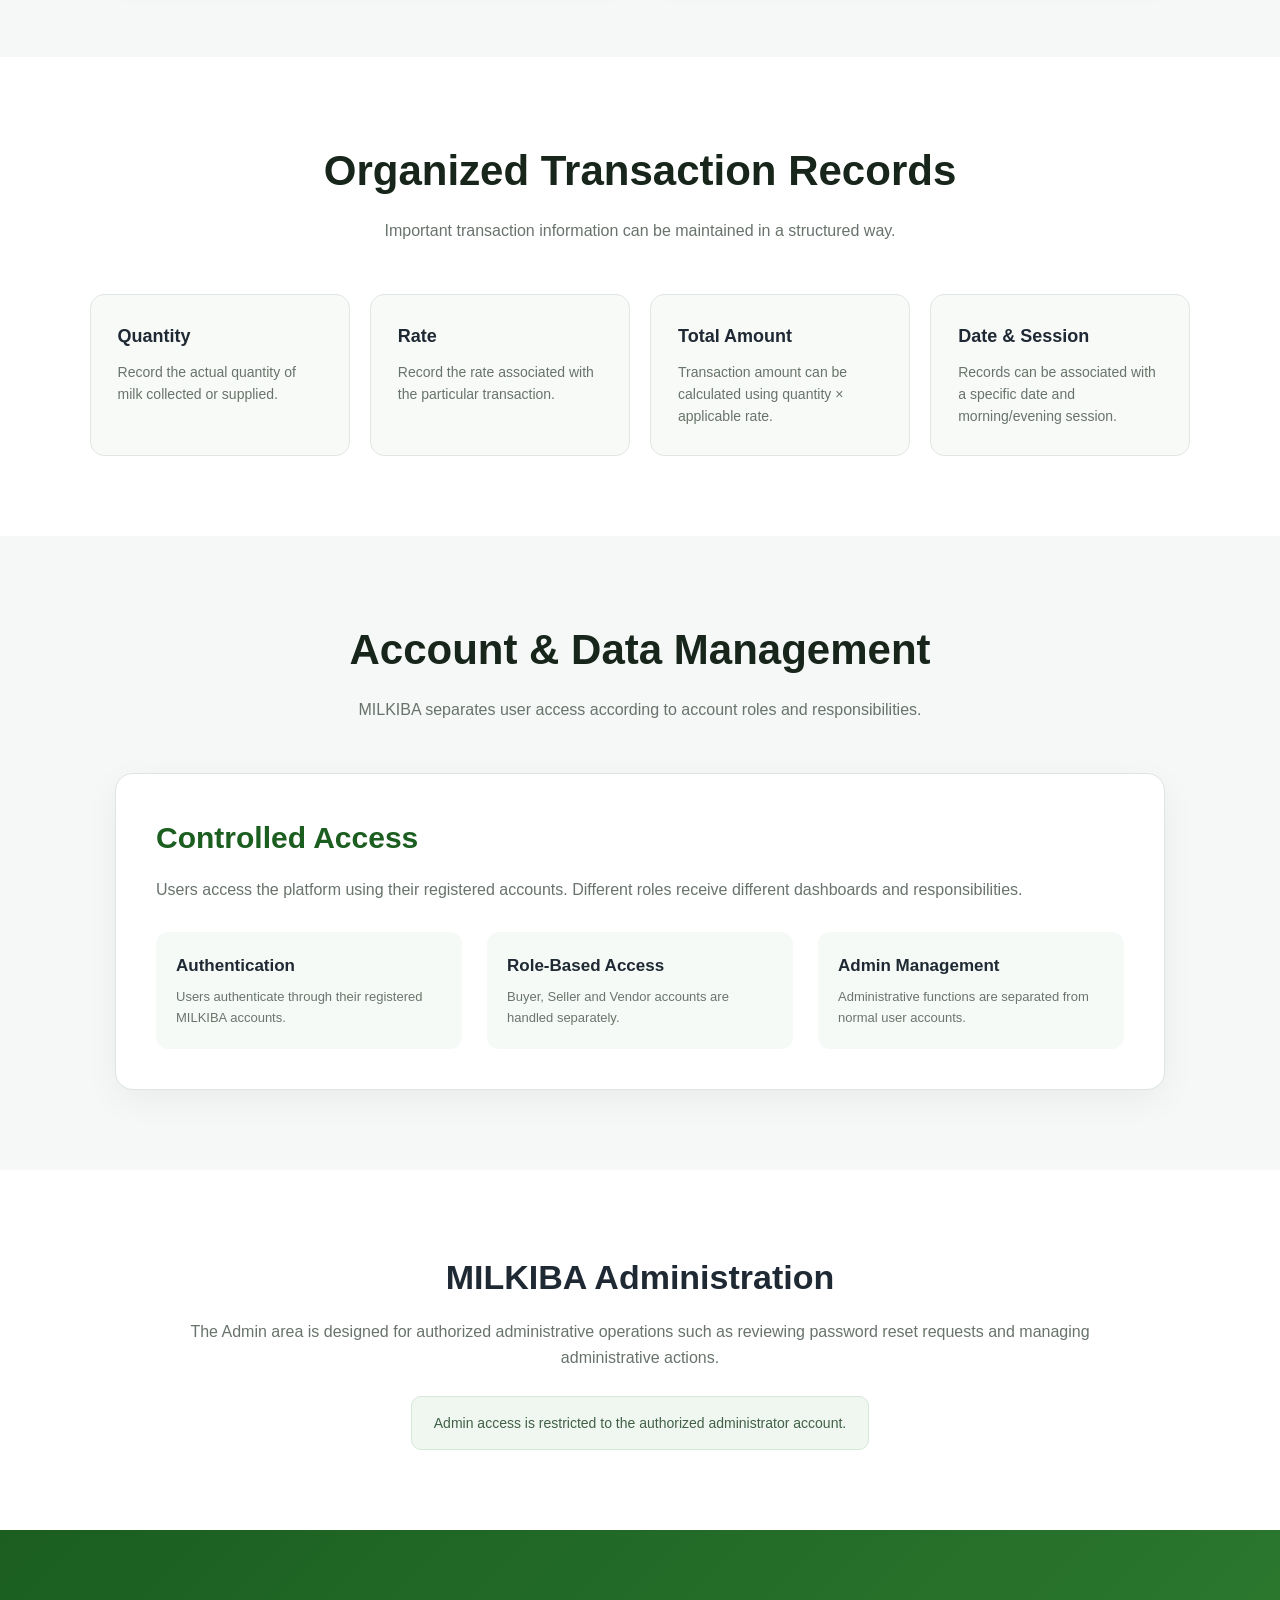
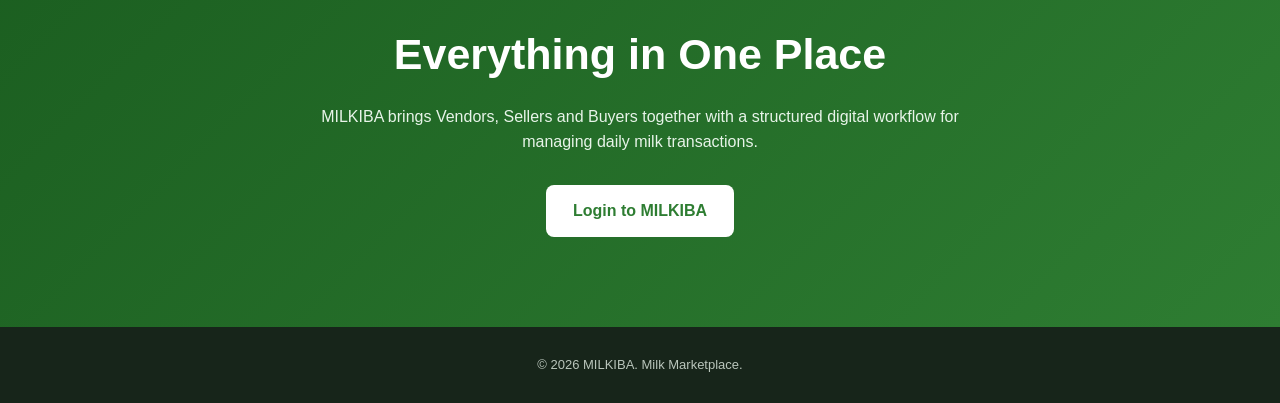
==== commit 84977bf3: "feat: add direct Vendor Dashboard buttons across navbar, hero, cards, and preview mode fallback" ====
--- a/public/about.html
+++ b/public/about.html
@@ -1337,9 +1337,8 @@
 
         <nav class="nav-links">
 
-            <a href="./index.html">
-                Home
-            </a>
+            <a href="./index.html">Home</a>
+            <a href="./vendor.html" style="color: #2e7d32; font-weight: bold;">Vendor Dashboard</a>
 
             <a href="./about.html">
                 About
